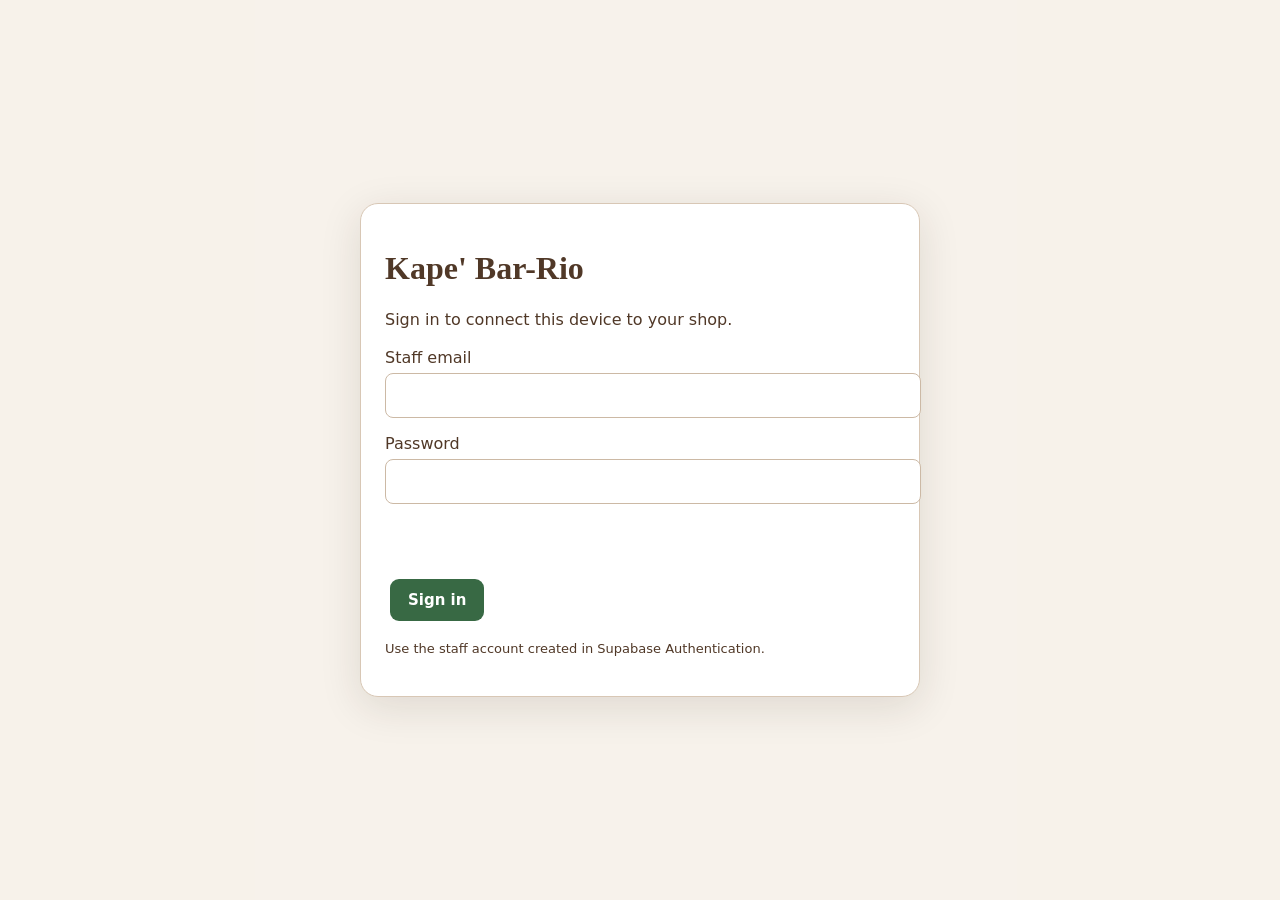
==== display.html @ 8a6d626f "Add files via upload" ====
<!doctype html><html lang="en"><head><meta charset="utf-8"><meta name="viewport" content="width=device-width,initial-scale=1"><title>Kape' Bar-Rio · Order Display</title><link rel="stylesheet" href="sync.css"><style>*{box-sizing:border-box}body{margin:0;background:#f7f2eb;color:#503827;font:16px system-ui}header{padding:20px;display:flex;align-items:center;justify-content:space-between;gap:12px;flex-wrap:wrap}h1{font:700 28px Georgia;margin:0}header a,header button{color:#503827;background:white;border:1px solid #d8c7b5;border-radius:8px;padding:10px;text-decoration:none;font:inherit}main{padding:0 20px 40px;display:grid;grid-template-columns:repeat(auto-fit,minmax(290px,1fr));gap:16px}.order{background:white;border:1px solid #ded1c2;border-top:7px solid #a96d33;border-radius:15px;padding:18px}.order.paid{border-top-color:#386944}.order h2{margin:0 0 8px;font-size:26px}.order small{display:block;color:#786658;line-height:1.5}.item{margin:14px 0;padding-top:12px;border-top:1px solid #ede4db}.item b{font-size:18px}.badge{display:inline-block;background:#f4e4cf;border-radius:7px;padding:5px 8px;font-weight:700}.paid .badge{background:#e1efdd}#empty{padding:40px;text-align:center;font-size:22px}#lastUpdate{font-size:13px}</style></head><body><header><div><h1>Order Display</h1><span id="lastUpdate">Connecting…</span></div><div><a href="index.html">Ordering / Barista</a> <button onclick="KBRCloud.logout()">Sign out</button></div></header><main id="orders"></main><p id="empty" hidden>No open orders.</p><script src="sync-config.js"></script><script src="sync-core.js"></script><script src="display.js"></script></body></html>
---- sync.css ----
.cloud-status{position:fixed;bottom:6px;left:8px;z-index:100;font:700 11px system-ui;background:#e4f3de;color:#285c30;border:1px solid #b8d5af;border-radius:8px;padding:5px 9px;max-width:70vw}.cloud-status.problem{background:#fff0d8;color:#875715;border-color:#e3c790}.cloud-screen{position:fixed;inset:0;background:#f7f2ebf7;z-index:200;display:grid;place-items:center;padding:24px}.cloud-box{max-width:510px;width:100%;background:white;border:1px solid #d8c7b5;border-radius:18px;padding:24px;color:#503827;font:16px system-ui;box-shadow:0 10px 40px #30201020}.cloud-box h1,.cloud-box h2{font-family:Georgia,serif}.cloud-box p{line-height:1.5}.cloud-box button,.cloud-link{display:inline-block;background:#386944;color:white;border:0;border-radius:9px;padding:12px 18px;font:700 15px system-ui;cursor:pointer;margin:5px;text-decoration:none}.cloud-box input{width:100%;padding:12px;margin:6px 0 16px;border:1px solid #ccb9a5;border-radius:8px;font:16px system-ui}.cloud-error{color:#a12924;min-height:22px}.cloud-actions{display:flex;gap:8px;flex-wrap:wrap}
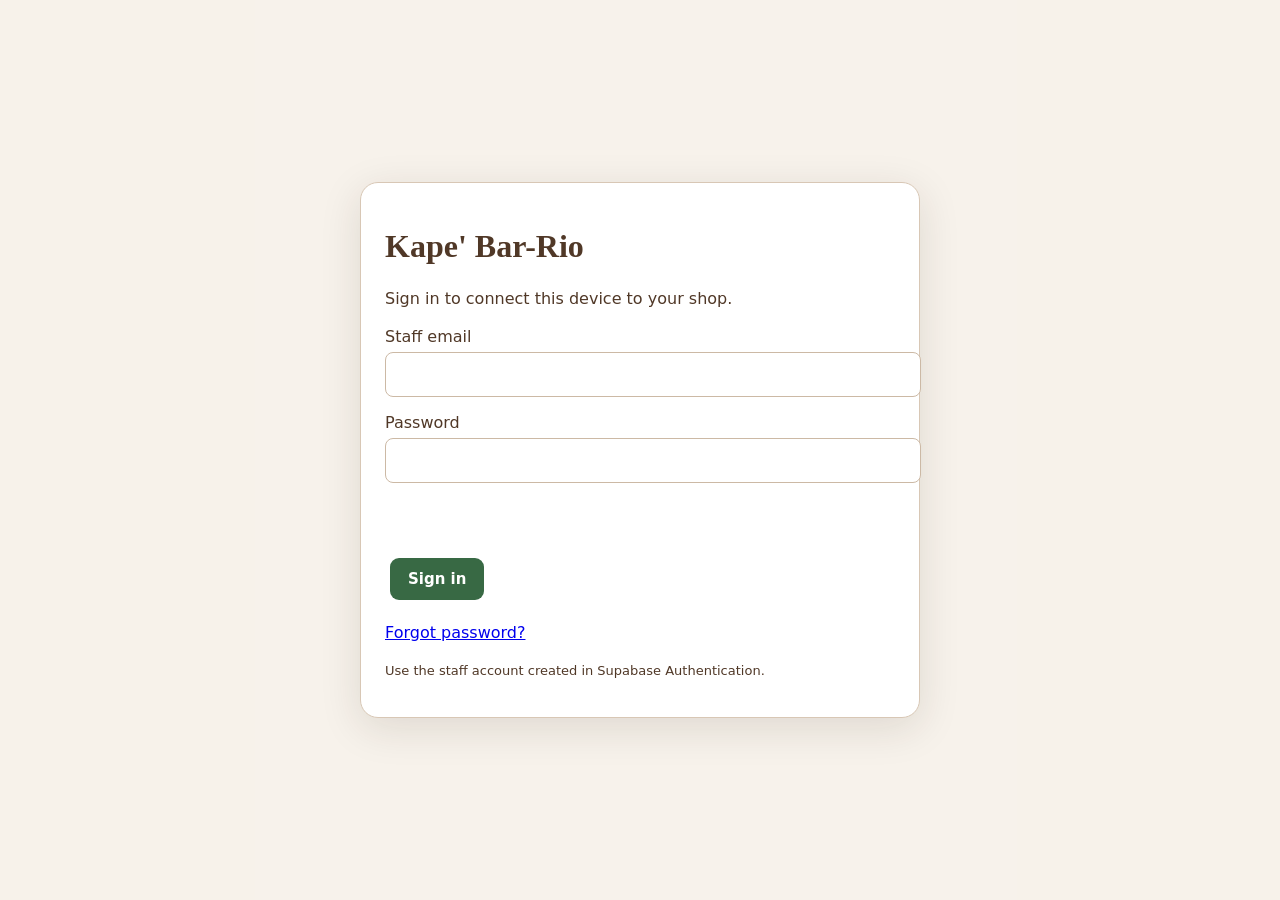
==== commit a0f02cfe: "Add files via upload" ====
--- a/display.html
+++ b/display.html
@@ -1 +1 @@
-<!doctype html><html lang="en"><head><meta charset="utf-8"><meta name="viewport" content="width=device-width,initial-scale=1"><title>Kape' Bar-Rio · Order Display</title><link rel="stylesheet" href="sync.css"><style>*{box-sizing:border-box}body{margin:0;background:#f7f2eb;color:#503827;font:16px system-ui}header{padding:20px;display:flex;align-items:center;justify-content:space-between;gap:12px;flex-wrap:wrap}h1{font:700 28px Georgia;margin:0}header a,header button{color:#503827;background:white;border:1px solid #d8c7b5;border-radius:8px;padding:10px;text-decoration:none;font:inherit}main{padding:0 20px 40px;display:grid;grid-template-columns:repeat(auto-fit,minmax(290px,1fr));gap:16px}.order{background:white;border:1px solid #ded1c2;border-top:7px solid #a96d33;border-radius:15px;padding:18px}.order.paid{border-top-color:#386944}.order h2{margin:0 0 8px;font-size:26px}.order small{display:block;color:#786658;line-height:1.5}.item{margin:14px 0;padding-top:12px;border-top:1px solid #ede4db}.item b{font-size:18px}.badge{display:inline-block;background:#f4e4cf;border-radius:7px;padding:5px 8px;font-weight:700}.paid .badge{background:#e1efdd}#empty{padding:40px;text-align:center;font-size:22px}#lastUpdate{font-size:13px}</style></head><body><header><div><h1>Order Display</h1><span id="lastUpdate">Connecting…</span></div><div><a href="index.html">Ordering / Barista</a> <button onclick="KBRCloud.logout()">Sign out</button></div></header><main id="orders"></main><p id="empty" hidden>No open orders.</p><script src="sync-config.js"></script><script src="sync-core.js"></script><script src="display.js"></script></body></html>
+<!doctype html><html lang="en"><head><meta charset="utf-8"><meta name="viewport" content="width=device-width,initial-scale=1"><title>Kape' Bar-Rio · Order Display</title><link rel="stylesheet" href="sync.css"><style>*{box-sizing:border-box}body{margin:0;background:#f7f2eb;color:#503827;font:16px system-ui}header{padding:20px;display:flex;align-items:center;justify-content:space-between;gap:12px;flex-wrap:wrap}h1{font:700 28px Georgia;margin:0}header a,header button{color:#503827;background:white;border:1px solid #d8c7b5;border-radius:8px;padding:10px;text-decoration:none;font:inherit}main{padding:0 20px 40px;display:grid;grid-template-columns:repeat(auto-fit,minmax(290px,1fr));gap:16px}.order{background:white;border:1px solid #ded1c2;border-top:7px solid #a96d33;border-radius:15px;padding:18px}.order.paid{border-top-color:#386944}.order h2{margin:0 0 8px;font-size:26px}.order small{display:block;color:#786658;line-height:1.5}.item{margin:14px 0;padding-top:12px;border-top:1px solid #ede4db}.item b{font-size:18px}.badge{display:inline-block;background:#f4e4cf;border-radius:7px;padding:5px 8px;font-weight:700}.paid .badge{background:#e1efdd}#empty{padding:40px;text-align:center;font-size:22px}#lastUpdate{font-size:13px}</style></head><body><header><div><h1>Order Display</h1><span id="lastUpdate">Connecting…</span></div><div><a href="index.html">Ordering / Barista</a> <button onclick="KBRCloud.logout()">Sign out</button></div></header><main id="orders"></main><p id="empty" hidden>No open orders.</p><script src="sync-config.js"></script><script src="sync-core.js"></script><script src="display.js"></script><script src="app-update.js"></script></body></html>
